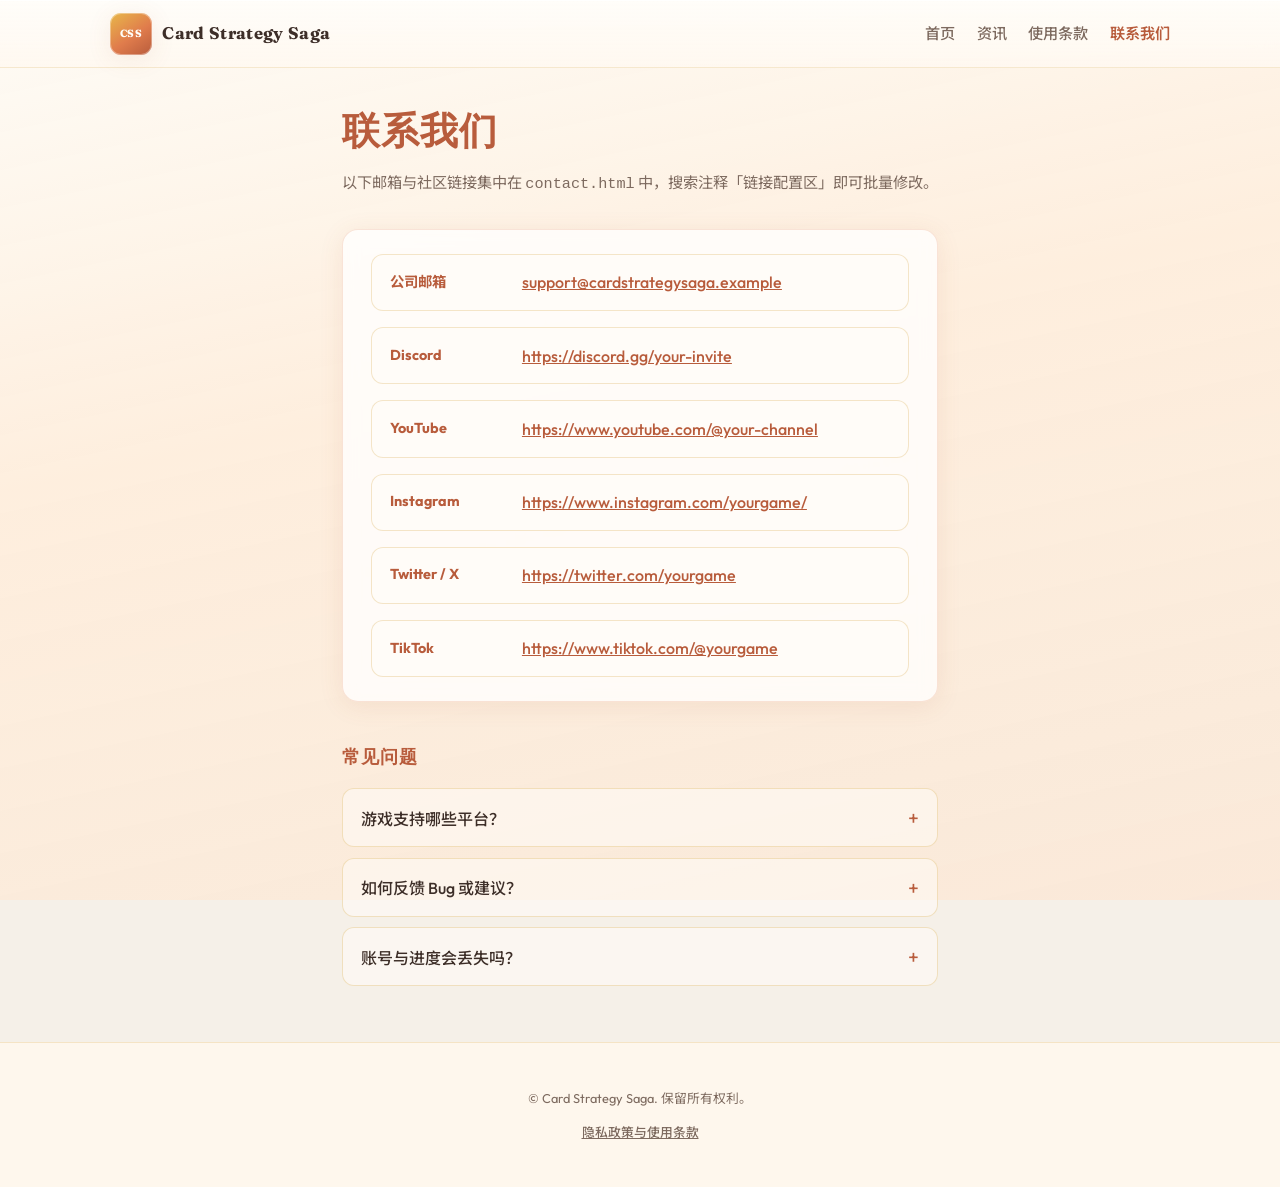
==== contact.html @ 61d4353e "Initial commit: Card Strategy Saga site Made-with: Cursor" ====
<!DOCTYPE html>
<html lang="zh-CN">
  <head>
    <meta charset="UTF-8" />
    <meta name="viewport" content="width=device-width, initial-scale=1" />
    <title>联系我们 — Card Strategy Saga</title>
    <link rel="preconnect" href="https://fonts.googleapis.com" />
    <link rel="preconnect" href="https://fonts.gstatic.com" crossorigin />
    <link
      href="https://fonts.googleapis.com/css2?family=Fraunces:opsz,wght@9..144,600;700&family=Outfit:wght@400;500;600;700&family=Noto+Sans+SC:wght@400;500;600&display=swap"
      rel="stylesheet"
    />
    <link rel="stylesheet" href="css/style.css" />
    <!-- 背景图文件名：images/bg-contact.jpg -->
    <style>
      body.page-contact {
        background-image: url("images/bg-contact.jpg");
      }
    </style>
  </head>
  <body class="page-shell page-contact">
    <header class="site-header">
      <nav class="nav-inner" aria-label="主导航">
        <a class="brand" href="index.html">
          <span class="brand-mark" aria-hidden="true">CSS</span>
          <span>Card Strategy Saga</span>
        </a>
        <ul class="nav-links">
          <li><a href="index.html">首页</a></li>
          <li><a href="news.html">资讯</a></li>
          <li><a href="terms.html">使用条款</a></li>
          <li><a href="contact.html" aria-current="page">联系我们</a></li>
        </ul>
      </nav>
    </header>

    <main>
      <h1 class="page-title">联系我们</h1>
      <p class="page-sub">以下邮箱与社区链接集中在 <code>contact.html</code> 中，搜索注释「链接配置区」即可批量修改。</p>

      <section class="card-panel contact-grid" aria-label="联系方式">
        <!-- ========== 链接配置区：替换下方 href 与显示文字 ========== -->
        <div class="contact-row">
          <strong>公司邮箱</strong>
          <a href="mailto:support@cardstrategysaga.example">support@cardstrategysaga.example</a>
        </div>
        <div class="contact-row">
          <strong>Discord</strong>
          <a href="https://discord.gg/your-invite" target="_blank" rel="noopener noreferrer"
            >https://discord.gg/your-invite</a
          >
        </div>
        <div class="contact-row">
          <strong>YouTube</strong>
          <a href="https://www.youtube.com/@your-channel" target="_blank" rel="noopener noreferrer"
            >https://www.youtube.com/@your-channel</a
          >
        </div>
        <div class="contact-row">
          <strong>Instagram</strong>
          <a href="https://www.instagram.com/yourgame/" target="_blank" rel="noopener noreferrer"
            >https://www.instagram.com/yourgame/</a
          >
        </div>
        <div class="contact-row">
          <strong>Twitter / X</strong>
          <a href="https://twitter.com/yourgame" target="_blank" rel="noopener noreferrer"
            >https://twitter.com/yourgame</a
          >
        </div>
        <div class="contact-row">
          <strong>TikTok</strong>
          <a href="https://www.tiktok.com/@yourgame" target="_blank" rel="noopener noreferrer"
            >https://www.tiktok.com/@yourgame</a
          >
        </div>
        <!-- ========== 链接配置区结束 ========== -->
      </section>

      <h2 class="section-label" style="margin-top: 2rem">常见问题</h2>
      <div class="faq-list">
        <div class="faq-item">
          <button type="button" class="faq-q">游戏支持哪些平台？</button>
          <div class="faq-a">
            请在答案中写明 iOS、Android
            版本要求与下载方式；也可指向首页下载区。修改本段文字即可。
          </div>
        </div>
        <div class="faq-item">
          <button type="button" class="faq-q">如何反馈 Bug 或建议？</button>
          <div class="faq-a">
            建议通过上方邮箱或 Discord
            提交，并附上设备型号与复现步骤。将本答案替换为你的官方流程。
          </div>
        </div>
        <div class="faq-item">
          <button type="button" class="faq-q">账号与进度会丢失吗？</button>
          <div class="faq-a">
            在此说明云存档、游客账号与绑定政策。按需修改文案。
          </div>
        </div>
      </div>
    </main>

    <footer class="site-footer">
      <p>© Card Strategy Saga. 保留所有权利。</p>
      <p><a href="terms.html">隐私政策与使用条款</a></p>
    </footer>

    <script src="js/main.js" defer></script>
  </body>
</html>
---- css/style.css ----
/* Card Strategy Saga — 暖色现代卡牌风（字体在 HTML 中加载） */

:root {
  --bg-deep: #f5f0e8;
  --bg-card: rgba(255, 255, 255, 0.78);
  --bg-card-solid: #fffdf9;
  --accent-amber: #d4a03a;
  --accent-amber-bright: #e8b84a;
  --accent-coral: #e07c4c;
  --accent-rust: #b85c3c;
  --text-primary: #3d2e28;
  --text-muted: #7d6a5f;
  --border-subtle: rgba(212, 160, 58, 0.35);
  --shadow-soft: 0 4px 24px rgba(180, 100, 60, 0.1);
  --shadow-lift: 0 12px 40px rgba(120, 72, 48, 0.12);
  --font-display: "Fraunces", "Noto Serif SC", Georgia, serif;
  --font-body: "Outfit", "Noto Sans SC", system-ui, sans-serif;
  --radius: 16px;
  --nav-h: 68px;
}

*,
*::before,
*::after {
  box-sizing: border-box;
}

html {
  scroll-behavior: smooth;
}

body {
  margin: 0;
  min-height: 100vh;
  display: flex;
  flex-direction: column;
  font-family: var(--font-body);
  color: var(--text-primary);
  background-color: var(--bg-deep);
  line-height: 1.65;
}

/* 页面背景：由 body.page-xxx 的 background-image 覆盖 */
body.page-shell {
  background-size: cover;
  background-position: center;
  background-attachment: fixed;
  background-repeat: no-repeat;
}

body.page-shell::before {
  content: "";
  position: fixed;
  inset: 0;
  background: linear-gradient(
    168deg,
    rgba(255, 252, 247, 0.91) 0%,
    rgba(255, 238, 220, 0.86) 42%,
    rgba(250, 232, 216, 0.92) 100%
  );
  pointer-events: none;
  z-index: 0;
}

body.page-shell > * {
  position: relative;
  z-index: 1;
}

/* 导航 */
.site-header {
  position: sticky;
  top: 0;
  z-index: 100;
  height: var(--nav-h);
  background: linear-gradient(
    180deg,
    rgba(255, 253, 249, 0.97) 0%,
    rgba(255, 248, 240, 0.9) 100%
  );
  border-bottom: 1px solid rgba(212, 160, 58, 0.22);
  backdrop-filter: blur(14px);
  box-shadow: 0 1px 0 rgba(255, 255, 255, 0.8) inset;
}

.nav-inner {
  max-width: 1100px;
  margin: 0 auto;
  padding: 0 1.25rem;
  height: 100%;
  display: flex;
  align-items: center;
  justify-content: space-between;
  gap: 1rem;
}

.brand {
  display: flex;
  align-items: center;
  gap: 0.65rem;
  text-decoration: none;
  color: var(--text-primary);
  font-family: var(--font-display);
  font-weight: 700;
  font-size: 1.05rem;
  letter-spacing: 0.02em;
}

.brand-mark {
  width: 42px;
  height: 42px;
  border-radius: 11px;
  background: linear-gradient(
    145deg,
    var(--accent-amber-bright) 0%,
    var(--accent-coral) 55%,
    var(--accent-rust) 100%
  );
  display: grid;
  place-items: center;
  font-size: 0.65rem;
  font-weight: 800;
  color: #fffdf9;
  box-shadow: var(--shadow-soft), 0 0 0 1px rgba(255, 255, 255, 0.35) inset;
}

.nav-links {
  display: flex;
  flex-wrap: wrap;
  gap: 0.35rem 1.35rem;
  list-style: none;
  margin: 0;
  padding: 0;
}

.nav-links a {
  color: var(--text-muted);
  text-decoration: none;
  font-size: 0.95rem;
  font-weight: 500;
  transition: color 0.2s, transform 0.2s;
}

.nav-links a:hover,
.nav-links a[aria-current="page"] {
  color: var(--accent-rust);
}

.nav-links a[aria-current="page"] {
  font-weight: 600;
}

/* 主内容区 */
main {
  max-width: 1100px;
  margin: 0 auto;
  padding: 2rem 1.25rem 3.5rem;
  flex: 1;
}

.page-title {
  font-family: var(--font-display);
  font-size: clamp(1.75rem, 4vw, 2.35rem);
  font-weight: 700;
  letter-spacing: 0.02em;
  margin: 0 0 0.5rem;
  color: var(--accent-rust);
}

.page-sub {
  color: var(--text-muted);
  margin: 0 0 2rem;
  font-size: 0.95rem;
}

.card-panel {
  background: var(--bg-card);
  border: 1px solid rgba(224, 124, 76, 0.2);
  border-radius: var(--radius);
  padding: 1.5rem 1.75rem;
  box-shadow: var(--shadow-soft);
  backdrop-filter: blur(8px);
}

/* 首页英雄区 */
.hero {
  text-align: center;
  padding: 1rem 0 2rem;
}

.hero h1 {
  font-family: var(--font-display);
  font-size: clamp(2rem, 5vw, 2.85rem);
  margin: 0 0 0.5rem;
  letter-spacing: 0.02em;
  background: linear-gradient(
    105deg,
    #c45c3c 0%,
    var(--accent-coral) 35%,
    var(--accent-amber) 75%,
    #c9782d 100%
  );
  -webkit-background-clip: text;
  background-clip: text;
  color: transparent;
}

.hero-tagline {
  color: var(--text-muted);
  font-size: 1.05rem;
  margin-bottom: 2rem;
  font-weight: 500;
}

.video-wrap {
  position: relative;
  border-radius: var(--radius);
  overflow: hidden;
  border: 1px solid rgba(212, 160, 58, 0.35);
  background: #2a221c;
  aspect-ratio: 16 / 9;
  max-height: 70vh;
  margin: 0 auto 2.5rem;
  box-shadow: var(--shadow-lift), 0 0 0 1px rgba(255, 255, 255, 0.5) inset;
}

.video-wrap video {
  width: 100%;
  height: 100%;
  object-fit: contain;
  vertical-align: middle;
  display: block;
}

.video-placeholder {
  display: none;
  align-items: center;
  justify-content: center;
  min-height: 200px;
  color: rgba(255, 248, 240, 0.75);
  font-size: 0.9rem;
}

.video-wrap.no-src .video-placeholder {
  display: flex;
}

.video-wrap.no-src video {
  display: none;
}

.section-label {
  font-family: var(--font-display);
  font-size: 1.15rem;
  color: var(--accent-rust);
  margin: 0 0 1rem;
  letter-spacing: 0.04em;
}

.store-row {
  display: grid;
  grid-template-columns: repeat(auto-fit, minmax(240px, 1fr));
  gap: 1.5rem;
  max-width: 640px;
  margin: 0 auto;
}

.store-link {
  display: block;
  border-radius: var(--radius);
  overflow: hidden;
  border: 2px solid rgba(212, 160, 58, 0.35);
  transition: transform 0.22s ease, box-shadow 0.22s ease, border-color 0.22s ease;
  text-decoration: none;
  line-height: 0;
  background: var(--bg-card-solid);
}

.store-link:hover {
  transform: translateY(-5px);
  border-color: var(--accent-amber);
  box-shadow: var(--shadow-lift);
}

.store-link img {
  width: 100%;
  height: auto;
  display: block;
  object-fit: cover;
}

.store-caption {
  text-align: center;
  margin-top: 0.5rem;
  font-size: 0.85rem;
  color: var(--text-muted);
  font-weight: 500;
}

/* 资讯卡片 */
.news-grid {
  display: grid;
  gap: 1.75rem;
}

.news-item {
  display: grid;
  grid-template-columns: minmax(0, 280px) 1fr;
  gap: 1.5rem;
  align-items: start;
  background: var(--bg-card);
  border: 1px solid rgba(224, 124, 76, 0.22);
  border-radius: var(--radius);
  padding: 1.35rem;
  overflow: hidden;
  box-shadow: var(--shadow-soft);
  backdrop-filter: blur(8px);
}

@media (max-width: 720px) {
  .news-item {
    grid-template-columns: 1fr;
  }
}

.news-item img {
  width: 100%;
  height: auto;
  border-radius: 12px;
  object-fit: cover;
  aspect-ratio: 16 / 10;
  box-shadow: 0 4px 16px rgba(120, 72, 48, 0.12);
}

.news-item h2 {
  font-family: var(--font-display);
  font-size: 1.28rem;
  margin: 0 0 0.5rem;
  color: var(--accent-rust);
}

.news-meta {
  font-size: 0.8rem;
  color: var(--text-muted);
  margin-bottom: 0.75rem;
  font-weight: 500;
}

.news-item p {
  margin: 0;
  color: var(--text-primary);
  font-size: 0.95rem;
}

/* 联系页 */
.contact-grid {
  display: grid;
  gap: 1rem;
  margin-bottom: 2.5rem;
}

.contact-row {
  display: flex;
  flex-wrap: wrap;
  align-items: center;
  gap: 0.75rem 1.25rem;
  padding: 0.9rem 1.1rem;
  background: rgba(255, 252, 247, 0.65);
  border-radius: 12px;
  border: 1px solid rgba(212, 160, 58, 0.25);
}

.contact-row strong {
  min-width: 7rem;
  color: var(--accent-rust);
  font-size: 0.9rem;
}

.contact-row a {
  color: #b85c3c;
  word-break: break-all;
  font-weight: 500;
}

.contact-row a:hover {
  color: var(--accent-coral);
}

/* FAQ */
.faq-list {
  display: flex;
  flex-direction: column;
  gap: 0.65rem;
}

.faq-item {
  border: 1px solid rgba(212, 160, 58, 0.28);
  border-radius: 12px;
  background: rgba(255, 252, 247, 0.55);
  overflow: hidden;
}

.faq-q {
  width: 100%;
  text-align: left;
  padding: 1rem 1.1rem;
  font-family: var(--font-body);
  font-size: 1rem;
  font-weight: 500;
  color: var(--text-primary);
  background: transparent;
  border: none;
  cursor: pointer;
  display: flex;
  justify-content: space-between;
  align-items: center;
  gap: 0.75rem;
  transition: background 0.2s;
}

.faq-q:hover {
  background: rgba(255, 230, 200, 0.45);
}

.faq-q::after {
  content: "+";
  color: var(--accent-rust);
  font-size: 1.25rem;
  font-weight: 400;
  flex-shrink: 0;
}

.faq-item.is-open .faq-q::after {
  content: "−";
}

.faq-a {
  display: none;
  padding: 0 1.1rem 1rem;
  color: var(--text-muted);
  font-size: 0.92rem;
  border-top: 1px solid rgba(212, 160, 58, 0.2);
}

.faq-item.is-open .faq-a {
  display: block;
}

/* 条款正文 */
.legal-content {
  font-size: 0.95rem;
  color: var(--text-muted);
}

.legal-content h2 {
  font-family: var(--font-display);
  font-size: 1.2rem;
  color: var(--accent-rust);
  margin: 1.75rem 0 0.65rem;
}

.legal-content h2:first-child {
  margin-top: 0;
}

.legal-content p {
  margin: 0 0 0.85rem;
}

.legal-content ul {
  margin: 0 0 0.85rem;
  padding-left: 1.25rem;
}

/* 下载页 */
.download-hero {
  text-align: center;
  margin-bottom: 2rem;
}

.download-buttons {
  display: flex;
  flex-wrap: wrap;
  gap: 1rem;
  justify-content: center;
}

.btn-store {
  display: inline-flex;
  align-items: center;
  justify-content: center;
  padding: 0.88rem 1.85rem;
  border-radius: 999px;
  text-decoration: none;
  font-weight: 600;
  font-size: 0.95rem;
  border: 2px solid transparent;
  color: #fffdf9;
  background: linear-gradient(
    165deg,
    var(--accent-coral) 0%,
    var(--accent-rust) 50%,
    #9a4a32 100%
  );
  box-shadow: 0 6px 20px rgba(184, 92, 60, 0.35);
  transition: transform 0.2s ease, box-shadow 0.2s ease;
}

.btn-store:hover {
  transform: translateY(-2px) scale(1.02);
  box-shadow: 0 10px 28px rgba(184, 92, 60, 0.42);
}

.btn-store.secondary {
  background: transparent;
  color: var(--accent-rust);
  border-color: rgba(212, 160, 58, 0.55);
  box-shadow: none;
}

.btn-store.secondary:hover {
  background: rgba(255, 230, 200, 0.55);
  box-shadow: var(--shadow-soft);
}

/* 页脚 */
.site-footer {
  margin-top: auto;
  padding: 2rem 1.25rem;
  text-align: center;
  font-size: 0.8rem;
  color: var(--text-muted);
  border-top: 1px solid rgba(212, 160, 58, 0.22);
  background: rgba(255, 248, 238, 0.85);
  backdrop-filter: blur(8px);
}

.site-footer a {
  color: var(--text-muted);
  font-weight: 500;
}

.site-footer a:hover {
  color: var(--accent-rust);
}
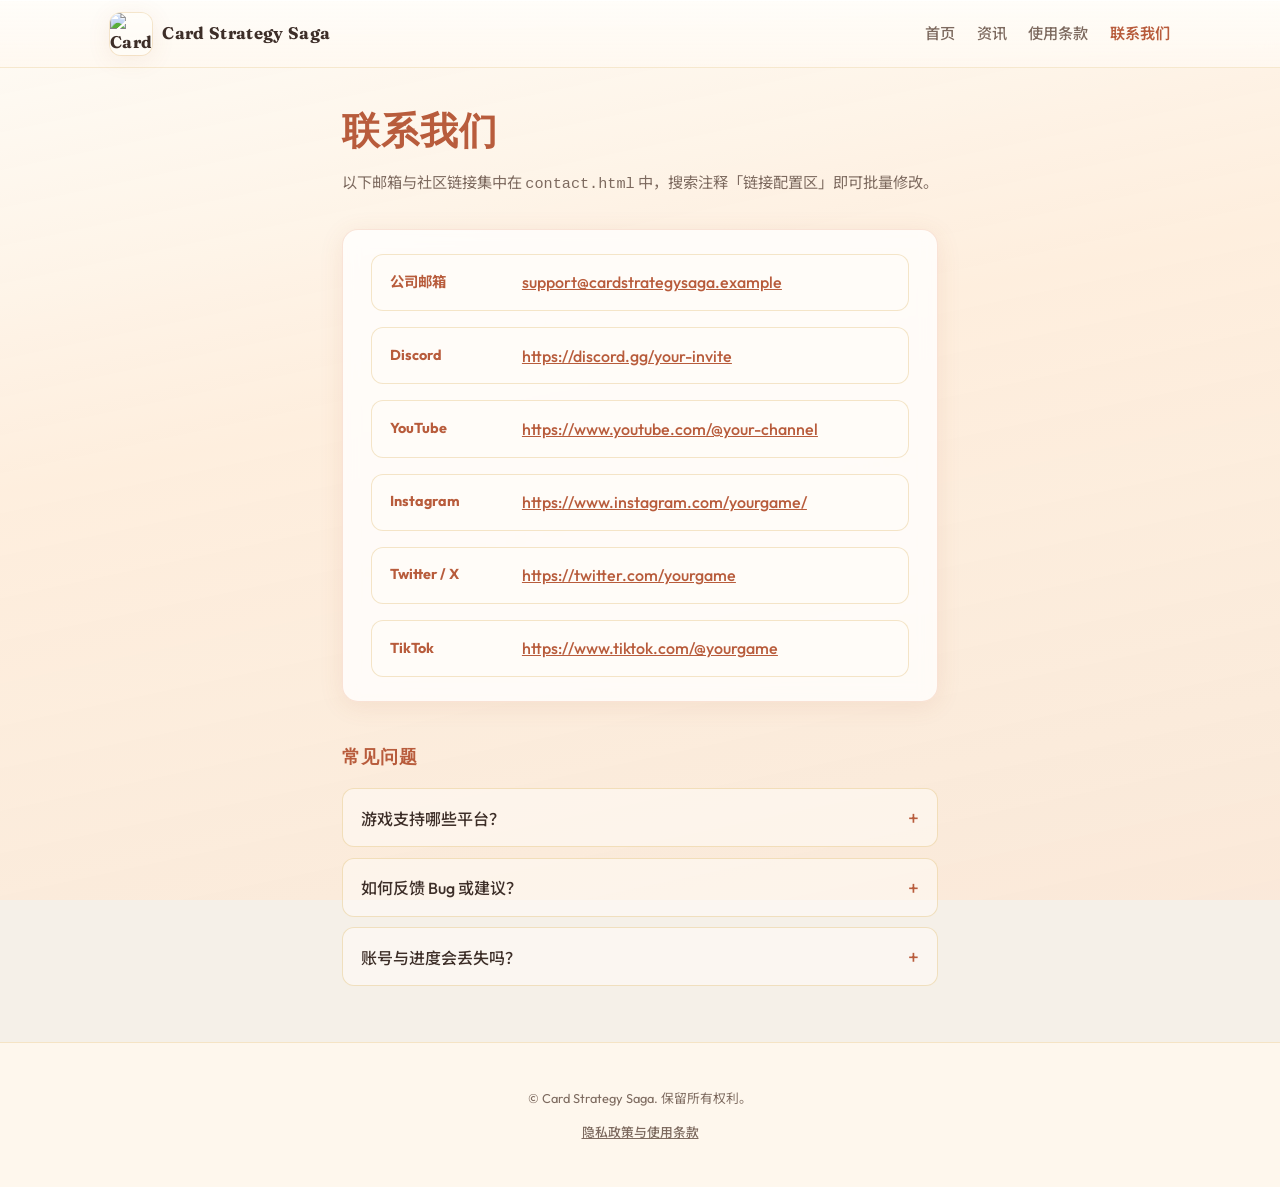
==== commit 85325fb7: "feat: replace nav brand with images/logo.png Made-with: Cursor" ====
--- a/contact.html
+++ b/contact.html
@@ -22,7 +22,13 @@
     <header class="site-header">
       <nav class="nav-inner" aria-label="主导航">
         <a class="brand" href="index.html">
-          <span class="brand-mark" aria-hidden="true">CSS</span>
+          <img
+            class="brand-logo"
+            src="images/logo.png"
+            alt="Card Strategy Saga"
+            width="42"
+            height="42"
+          />
           <span>Card Strategy Saga</span>
         </a>
         <ul class="nav-links">
--- a/css/style.css
+++ b/css/style.css
@@ -106,22 +106,16 @@
   letter-spacing: 0.02em;
 }
 
-.brand-mark {
+/* 导航 Logo：替换 web/images/logo.png（或同名 .webp / .svg，需改各页 img 的 src） */
+.brand-logo {
   width: 42px;
   height: 42px;
   border-radius: 11px;
-  background: linear-gradient(
-    145deg,
-    var(--accent-amber-bright) 0%,
-    var(--accent-coral) 55%,
-    var(--accent-rust) 100%
-  );
-  display: grid;
-  place-items: center;
-  font-size: 0.65rem;
-  font-weight: 800;
-  color: #fffdf9;
-  box-shadow: var(--shadow-soft), 0 0 0 1px rgba(255, 255, 255, 0.35) inset;
+  object-fit: contain;
+  display: block;
+  flex-shrink: 0;
+  box-shadow: var(--shadow-soft), 0 0 0 1px rgba(212, 160, 58, 0.2);
+  background: rgba(255, 253, 249, 0.6);
 }
 
 .nav-links {
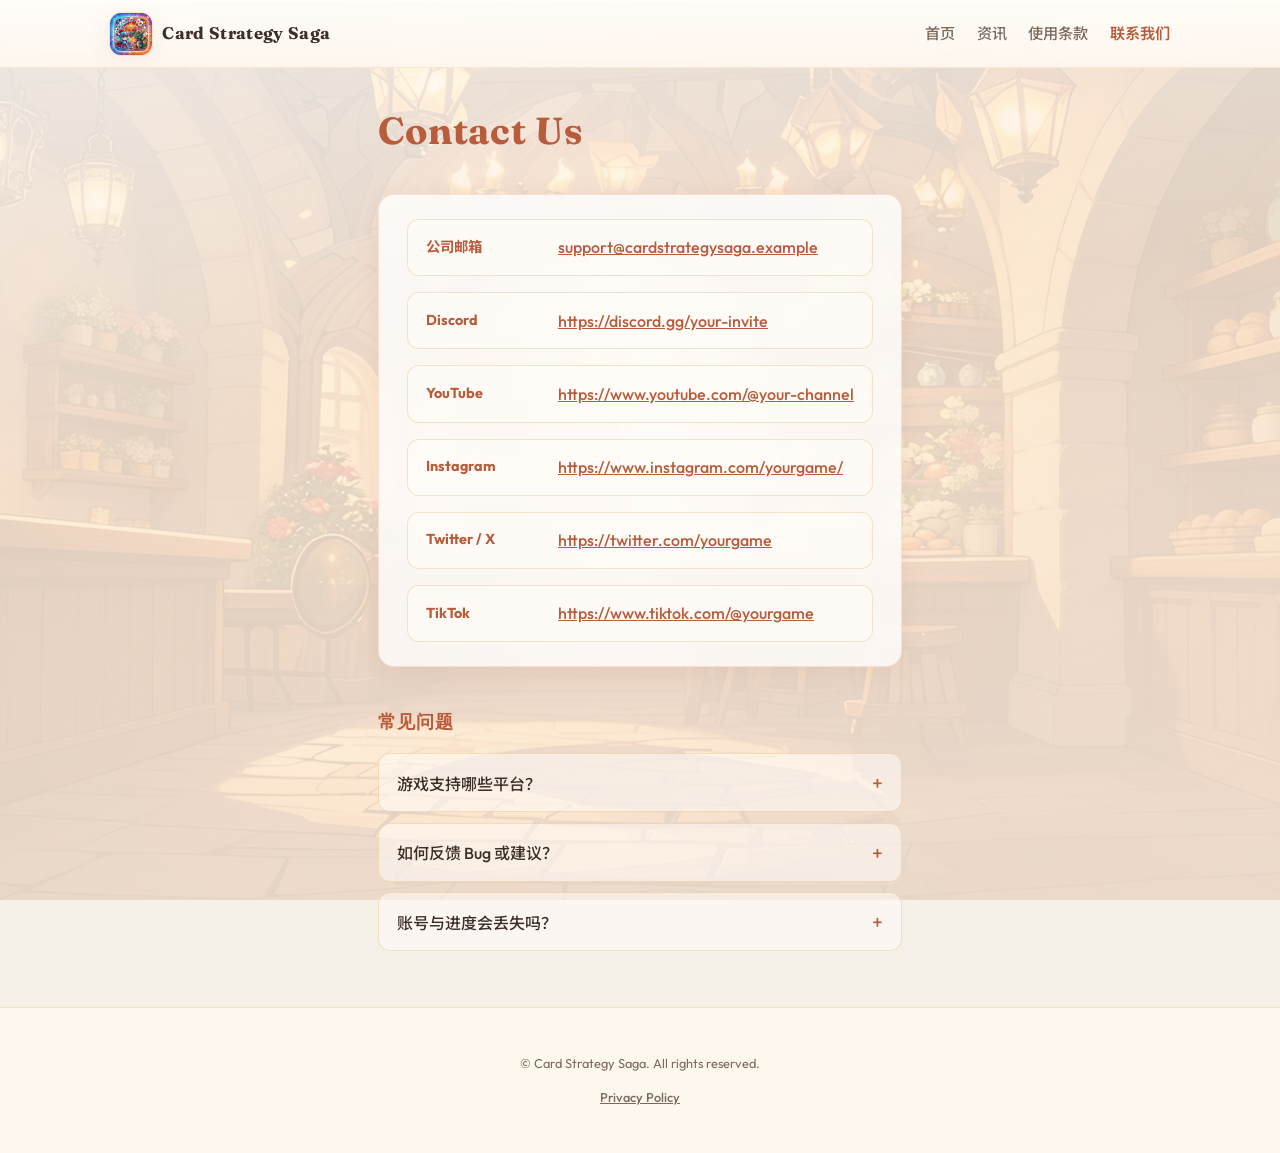
==== commit 495b8f9f: "Update contact.html" ====
--- a/contact.html
+++ b/contact.html
@@ -41,8 +41,8 @@
     </header>
 
     <main>
-      <h1 class="page-title">联系我们</h1>
-      <p class="page-sub">以下邮箱与社区链接集中在 <code>contact.html</code> 中，搜索注释「链接配置区」即可批量修改。</p>
+      <h1 class="page-title">Contact Us</h1>
+      <p class="page-sub"></p>
 
       <section class="card-panel contact-grid" aria-label="联系方式">
         <!-- ========== 链接配置区：替换下方 href 与显示文字 ========== -->
@@ -109,8 +109,8 @@
     </main>
 
     <footer class="site-footer">
-      <p>© Card Strategy Saga. 保留所有权利。</p>
-      <p><a href="terms.html">隐私政策与使用条款</a></p>
+      <p>© Card Strategy Saga. All rights reserved.</p>
+      <p><a href="terms.html">Privacy Policy</a></p>
     </footer>
 
     <script src="js/main.js" defer></script>
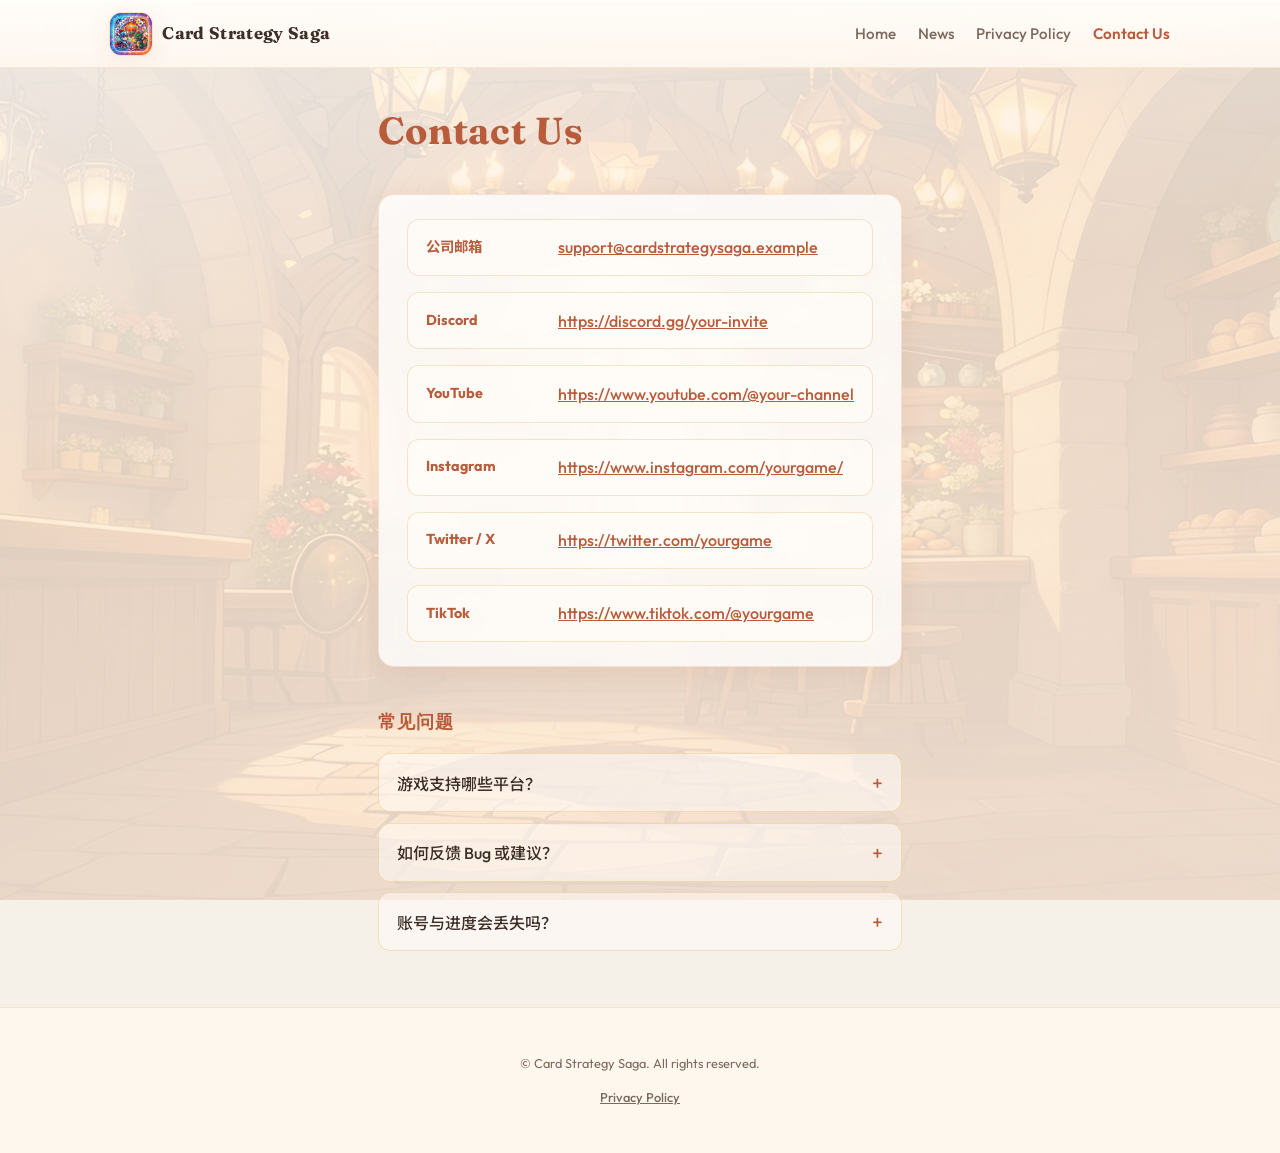
==== commit cf1bc323: "Update contact.html" ====
--- a/contact.html
+++ b/contact.html
@@ -32,10 +32,10 @@
           <span>Card Strategy Saga</span>
         </a>
         <ul class="nav-links">
-          <li><a href="index.html">首页</a></li>
-          <li><a href="news.html">资讯</a></li>
-          <li><a href="terms.html">使用条款</a></li>
-          <li><a href="contact.html" aria-current="page">联系我们</a></li>
+          <li><a href="index.html">Home</a></li>
+          <li><a href="news.html">News</a></li>
+          <li><a href="terms.html">Privacy Policy</a></li>
+          <li><a href="contact.html" aria-current="page">Contact Us</a></li>
         </ul>
       </nav>
     </header>
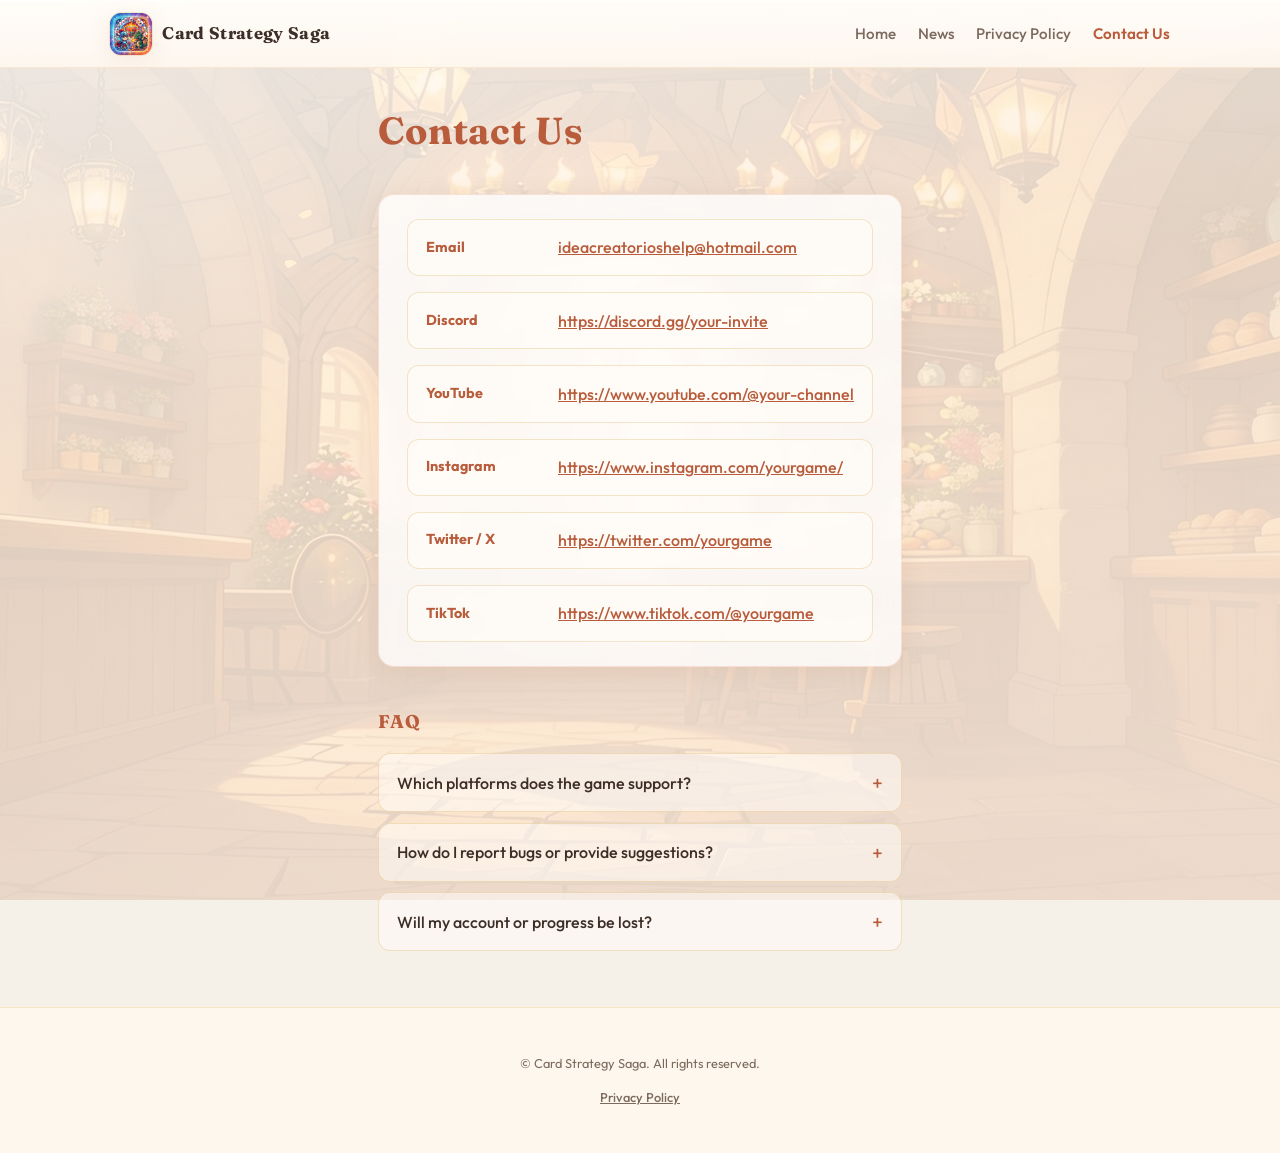
==== commit 90e5fe28: "Update contact.html" ====
--- a/contact.html
+++ b/contact.html
@@ -3,7 +3,7 @@
   <head>
     <meta charset="UTF-8" />
     <meta name="viewport" content="width=device-width, initial-scale=1" />
-    <title>联系我们 — Card Strategy Saga</title>
+    <title>Contact Us — Card Strategy Saga</title>
     <link rel="preconnect" href="https://fonts.googleapis.com" />
     <link rel="preconnect" href="https://fonts.gstatic.com" crossorigin />
     <link
@@ -47,8 +47,8 @@
       <section class="card-panel contact-grid" aria-label="联系方式">
         <!-- ========== 链接配置区：替换下方 href 与显示文字 ========== -->
         <div class="contact-row">
-          <strong>公司邮箱</strong>
-          <a href="mailto:support@cardstrategysaga.example">support@cardstrategysaga.example</a>
+          <strong>Email</strong>
+          <a href="mailto:support@cardstrategysaga.example">ideacreatorioshelp@hotmail.com</a>
         </div>
         <div class="contact-row">
           <strong>Discord</strong>
@@ -83,26 +83,24 @@
         <!-- ========== 链接配置区结束 ========== -->
       </section>
 
-      <h2 class="section-label" style="margin-top: 2rem">常见问题</h2>
+      <h2 class="section-label" style="margin-top: 2rem">FAQ</h2>
       <div class="faq-list">
         <div class="faq-item">
-          <button type="button" class="faq-q">游戏支持哪些平台？</button>
+          <button type="button" class="faq-q">Which platforms does the game support?</button>
           <div class="faq-a">
-            请在答案中写明 iOS、Android
-            版本要求与下载方式；也可指向首页下载区。修改本段文字即可。
+            The game supports iOS and Android platforms.
           </div>
         </div>
         <div class="faq-item">
-          <button type="button" class="faq-q">如何反馈 Bug 或建议？</button>
+          <button type="button" class="faq-q">How do I report bugs or provide suggestions?</button>
           <div class="faq-a">
-            建议通过上方邮箱或 Discord
-            提交，并附上设备型号与复现步骤。将本答案替换为你的官方流程。
+         We recommend submitting them via the email above or through Discord, along with your device model and steps to reproduce the issue.
           </div>
         </div>
         <div class="faq-item">
-          <button type="button" class="faq-q">账号与进度会丢失吗？</button>
+          <button type="button" class="faq-q">Will my account or progress be lost?</button>
           <div class="faq-a">
-            在此说明云存档、游客账号与绑定政策。按需修改文案。
+            If you bind your game account with an email or Apple ID, your account and progress will be stored on cloud servers and will not be lost.
           </div>
         </div>
       </div>
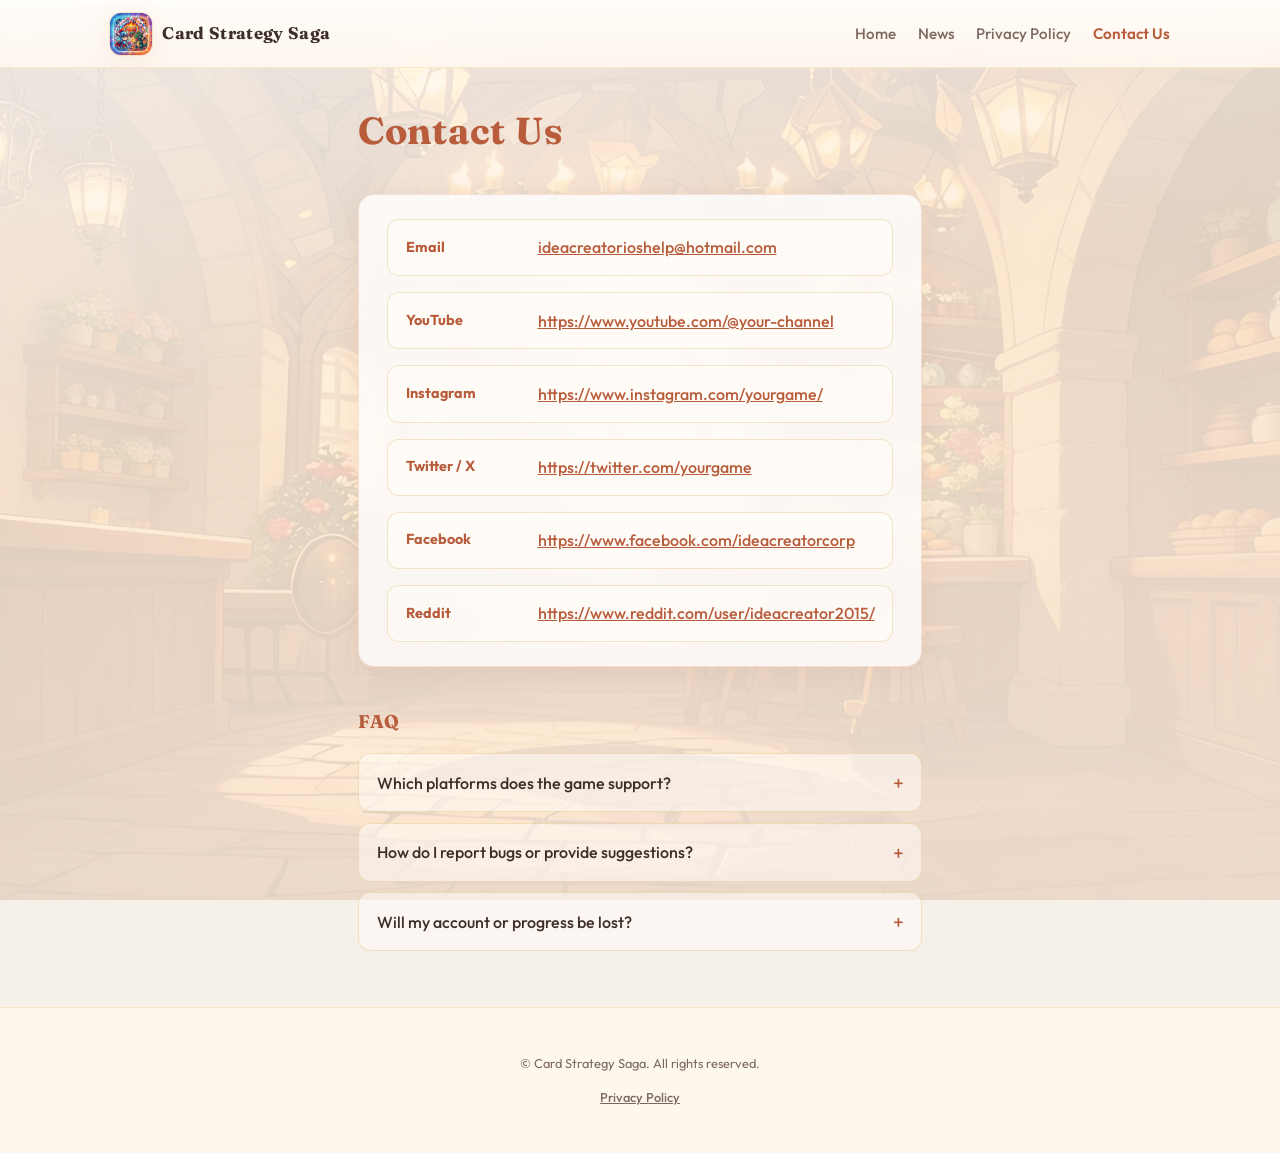
==== commit b938d8d2: "Update contact.html" ====
--- a/contact.html
+++ b/contact.html
@@ -51,35 +51,49 @@
           <a href="mailto:support@cardstrategysaga.example">ideacreatorioshelp@hotmail.com</a>
         </div>
         <div class="contact-row">
-          <strong>Discord</strong>
-          <a href="https://discord.gg/your-invite" target="_blank" rel="noopener noreferrer"
-            >https://discord.gg/your-invite</a
-          >
-        </div>
-        <div class="contact-row">
           <strong>YouTube</strong>
-          <a href="https://www.youtube.com/@your-channel" target="_blank" rel="noopener noreferrer"
+          <a href="https://www.youtube.com/@IdeaCreatorDev" target="_blank" rel="noopener noreferrer"
             >https://www.youtube.com/@your-channel</a
           >
         </div>
         <div class="contact-row">
           <strong>Instagram</strong>
-          <a href="https://www.instagram.com/yourgame/" target="_blank" rel="noopener noreferrer"
+          <a href="https://www.instagram.com/ideacreatorgamesstudio/" target="_blank" rel="noopener noreferrer"
             >https://www.instagram.com/yourgame/</a
           >
         </div>
         <div class="contact-row">
           <strong>Twitter / X</strong>
-          <a href="https://twitter.com/yourgame" target="_blank" rel="noopener noreferrer"
+          <a href="https://x.com/ideacreatorcorp" target="_blank" rel="noopener noreferrer"
             >https://twitter.com/yourgame</a
           >
         </div>
+        <div class="contact-row">
+          <strong>Facebook</strong>
+          <a href="https://www.facebook.com/ideacreatorcorp" target="_blank" rel="noopener noreferrer"
+            >https://www.facebook.com/ideacreatorcorp</a
+          >
+        </div>
+        <div class="contact-row">
+          <strong>Reddit</strong>
+          <a href="https://www.reddit.com/user/ideacreator2015/" target="_blank" rel="noopener noreferrer"
+            >https://www.reddit.com/user/ideacreator2015/</a
+          >
+        </div>
+        <!-- ========== 
         <div class="contact-row">
           <strong>TikTok</strong>
           <a href="https://www.tiktok.com/@yourgame" target="_blank" rel="noopener noreferrer"
             >https://www.tiktok.com/@yourgame</a
           >
         </div>
+                <div class="contact-row">
+          <strong>Discord</strong>
+          <a href="https://discord.gg/your-invite" target="_blank" rel="noopener noreferrer"
+            >https://discord.gg/your-invite</a
+          >
+        </div> 
+         ========== -->
         <!-- ========== 链接配置区结束 ========== -->
       </section>
 
--- a/css/style.css
+++ b/css/style.css
@@ -1,4 +1,7 @@
-/* Card Strategy Saga — 暖色现代卡牌风（字体在 HTML 中加载） */
+/* Card Strategy Saga — 暖色现代卡牌风（字体在 HTML 中加载）
+   全面响应式：适配 PC / 平板 / 手机
+   修复：移动端视频区域溢出问题，增加全局横向滚动隐藏
+*/
 
 :root {
   --bg-deep: #f5f0e8;
@@ -38,6 +41,20 @@
   color: var(--text-primary);
   background-color: var(--bg-deep);
   line-height: 1.65;
+  /* 移动端优化：消除点击高亮（保留原生但提升手感） */
+  -webkit-tap-highlight-color: transparent;
+  /* 关键修复：防止任何元素导致横向滚动条 */
+  overflow-x: hidden;
+}
+
+/* 确保所有媒体元素自适应，不溢出父容器 */
+img,
+video,
+iframe,
+embed,
+object {
+  max-width: 100%;
+  height: auto;
 }
 
 /* 页面背景：由 body.page-xxx 的 background-image 覆盖 */
@@ -81,6 +98,7 @@
   border-bottom: 1px solid rgba(212, 160, 58, 0.22);
   backdrop-filter: blur(14px);
   box-shadow: 0 1px 0 rgba(255, 255, 255, 0.8) inset;
+  transition: height 0.2s ease;
 }
 
 .nav-inner {
@@ -133,6 +151,9 @@
   font-size: 0.95rem;
   font-weight: 500;
   transition: color 0.2s, transform 0.2s;
+  display: inline-block;
+  padding: 0.4rem 0;
+  /* 增加点击区域，不影响布局 */
 }
 
 .nav-links a:hover,
@@ -216,6 +237,9 @@
   max-height: 70vh;
   margin: 0 auto 2.5rem;
   box-shadow: var(--shadow-lift), 0 0 0 1px rgba(255, 255, 255, 0.5) inset;
+  /* 确保宽度不超过父容器 */
+  width: 100%;
+  max-width: 100%;
 }
 
 .video-wrap video {
@@ -224,6 +248,9 @@
   object-fit: contain;
   vertical-align: middle;
   display: block;
+  /* 防止视频本身溢出 */
+  max-width: 100%;
+  max-height: 100%;
 }
 
 .video-placeholder {
@@ -498,6 +525,8 @@
   );
   box-shadow: 0 6px 20px rgba(184, 92, 60, 0.35);
   transition: transform 0.2s ease, box-shadow 0.2s ease;
+  /* 确保触摸区域足够 */
+  min-height: 44px;
 }
 
 .btn-store:hover {
@@ -537,3 +566,270 @@
 .site-footer a:hover {
   color: var(--accent-rust);
 }
+
+/* ========== 移动端全面适配 ========== */
+@media screen and (max-width: 768px) {
+  /* 全局微调 */
+  main {
+    padding: 1.5rem 1rem 2.5rem;
+  }
+
+  .card-panel {
+    padding: 1.25rem;
+  }
+
+  /* 导航栏转为垂直布局，提升触控体验 */
+  .site-header {
+    height: auto;
+    min-height: var(--nav-h);
+  }
+
+  .nav-inner {
+    flex-direction: column;
+    padding: 0.75rem 1rem;
+    gap: 0.75rem;
+  }
+
+  .brand {
+    align-self: flex-start;
+  }
+
+  .nav-links {
+    width: 100%;
+    flex-direction: column;
+    align-items: center;
+    gap: 0.5rem;
+    padding: 0.25rem 0 0.5rem;
+  }
+
+  .nav-links li {
+    width: 100%;
+    text-align: center;
+  }
+
+  .nav-links a {
+    display: block;
+    padding: 0.75rem 0.5rem;
+    font-size: 1rem;
+    font-weight: 500;
+    /* 增大触摸区域 */
+    border-radius: 28px;
+    transition: background 0.2s;
+  }
+
+  .nav-links a:hover,
+  .nav-links a:active {
+    background: rgba(212, 160, 58, 0.12);
+  }
+
+  /* 首页英雄区 */
+  .hero {
+    padding: 0.5rem 0 1.5rem;
+  }
+
+  .hero-tagline {
+    font-size: 0.95rem;
+    margin-bottom: 1.5rem;
+  }
+
+  /* 视频容器在手机上的专项优化 */
+  .video-wrap {
+    margin-bottom: 1.75rem;
+    /* 确保宽高完全由父容器控制，无溢出 */
+    width: 100%;
+    margin-left: auto;
+    margin-right: auto;
+    border-radius: 12px; /* 手机上圆角略小更自然 */
+  }
+
+  .video-wrap video {
+    /* 保证视频内容完全可见，不溢出 */
+    object-fit: contain;
+  }
+
+  .section-label {
+    font-size: 1rem;
+    text-align: center;
+  }
+
+  /* 商店按钮行 */
+  .store-row {
+    gap: 1rem;
+  }
+
+  .store-link {
+    border-radius: 12px;
+  }
+
+  .store-caption {
+    font-size: 0.8rem;
+  }
+
+  /* 资讯卡片 */
+  .news-item {
+    padding: 1rem;
+    gap: 1rem;
+  }
+
+  .news-item h2 {
+    font-size: 1.2rem;
+  }
+
+  .news-meta {
+    font-size: 0.75rem;
+  }
+
+  .news-item p {
+    font-size: 0.9rem;
+  }
+
+  /* 联系页 */
+  .contact-row {
+    flex-direction: column;
+    align-items: flex-start;
+    padding: 0.9rem;
+    gap: 0.5rem;
+  }
+
+  .contact-row strong {
+    min-width: auto;
+    font-size: 0.85rem;
+  }
+
+  /* FAQ 提高可读性 */
+  .faq-q {
+    padding: 0.9rem 1rem;
+    font-size: 0.95rem;
+  }
+
+  .faq-a {
+    padding: 0 1rem 1rem;
+    font-size: 0.88rem;
+  }
+
+  /* 下载页按钮组 */
+  .download-buttons {
+    gap: 0.85rem;
+  }
+
+  .btn-store {
+    padding: 0.7rem 1.5rem;
+    font-size: 0.9rem;
+    min-height: 44px;
+  }
+
+  /* 条款页 */
+  .legal-content h2 {
+    font-size: 1.1rem;
+  }
+
+  /* 页脚 */
+  .site-footer {
+    padding: 1.5rem 1rem;
+    font-size: 0.75rem;
+  }
+}
+
+/* 超小屏设备 (≤480px) 进一步紧凑优化 */
+@media screen and (max-width: 480px) {
+  :root {
+    --radius: 14px;
+  }
+
+  main {
+    padding: 1.25rem 0.9rem 2rem;
+  }
+
+  .page-title {
+    font-size: clamp(1.5rem, 5vw, 1.9rem);
+  }
+
+  .page-sub {
+    font-size: 0.85rem;
+    margin-bottom: 1.5rem;
+  }
+
+  .hero h1 {
+    font-size: clamp(1.6rem, 6vw, 2.2rem);
+  }
+
+  .hero-tagline {
+    font-size: 0.9rem;
+  }
+
+  .video-wrap {
+    border-radius: 10px;
+    margin-bottom: 1.25rem;
+  }
+
+  .card-panel {
+    padding: 1rem;
+  }
+
+  .news-item {
+    padding: 0.9rem;
+  }
+
+  .news-item h2 {
+    font-size: 1.1rem;
+  }
+
+  .contact-row {
+    padding: 0.75rem;
+  }
+
+  .faq-q {
+    padding: 0.8rem;
+    font-size: 0.9rem;
+  }
+
+  .btn-store {
+    padding: 0.6rem 1.25rem;
+    font-size: 0.85rem;
+  }
+
+  .site-footer {
+    padding: 1.25rem 0.9rem;
+  }
+}
+
+/* 横屏模式小调整（手机横屏时导航依然保持垂直，内容区域更宽裕） */
+@media screen and (max-width: 896px) and (orientation: landscape) {
+  .site-header {
+    position: sticky;
+  }
+
+  .nav-links {
+    flex-direction: row;
+    flex-wrap: wrap;
+    justify-content: center;
+    gap: 0.75rem;
+  }
+
+  .nav-links li {
+    width: auto;
+  }
+
+  .nav-links a {
+    padding: 0.5rem 0.9rem;
+    font-size: 0.85rem;
+  }
+
+  .nav-inner {
+    flex-direction: row;
+    flex-wrap: wrap;
+    justify-content: space-between;
+  }
+
+  .brand {
+    align-self: center;
+  }
+
+  .hero {
+    padding: 0.25rem 0 1rem;
+  }
+
+  .video-wrap {
+    max-height: 60vh; /* 横屏时适当降低高度，避免过高 */
+  }
+}
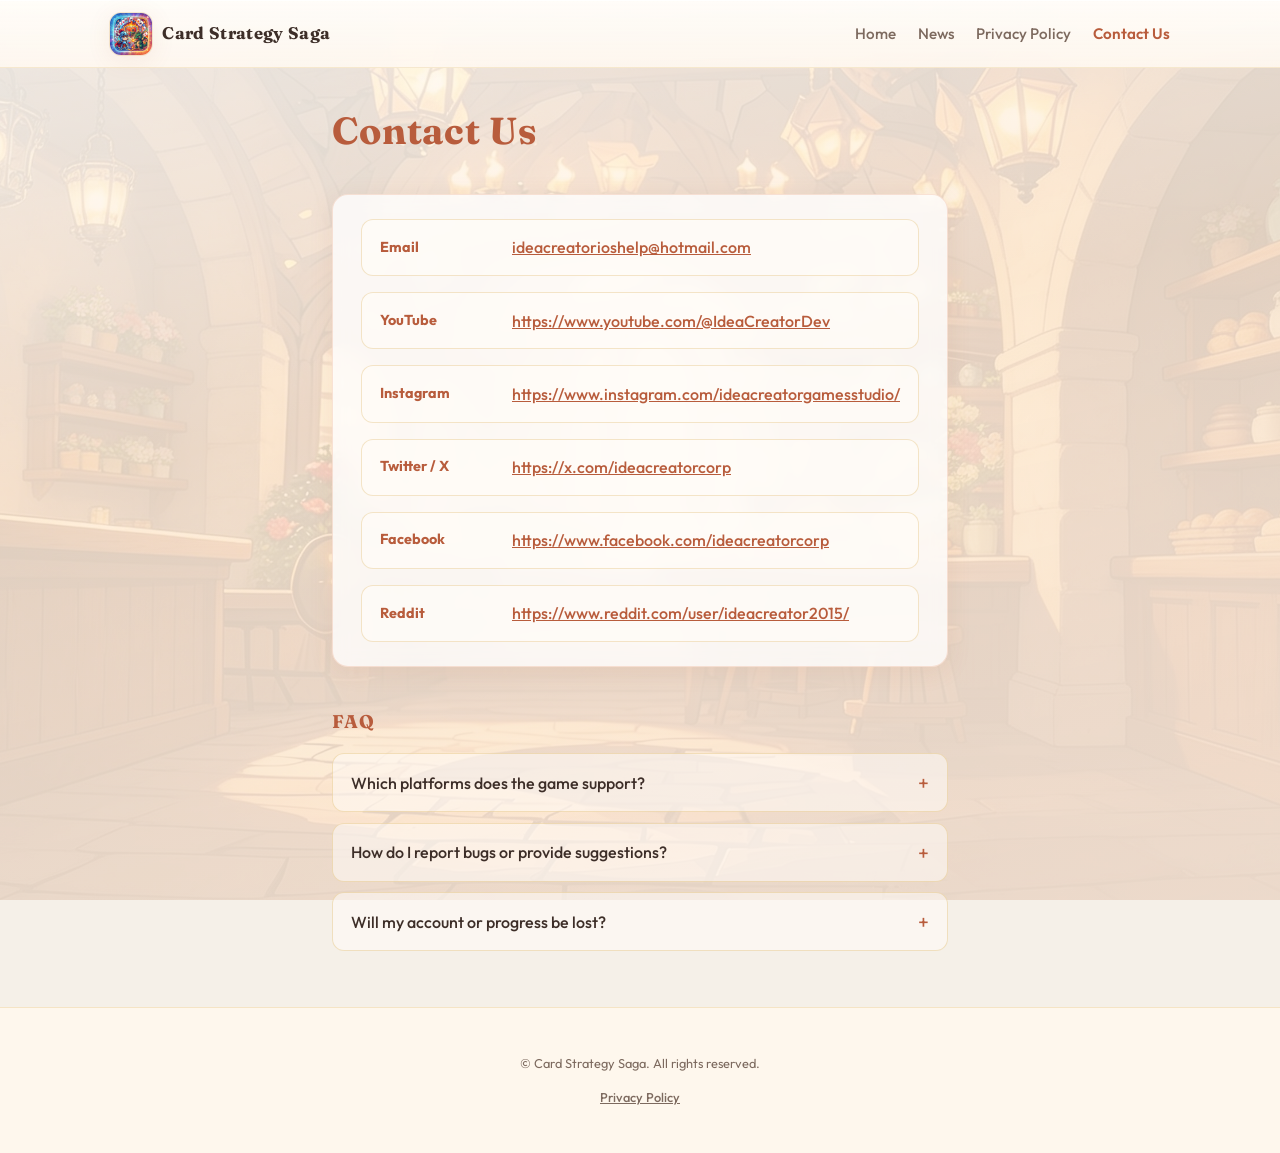
==== commit fe4bf210: "Update contact.html" ====
--- a/contact.html
+++ b/contact.html
@@ -53,19 +53,19 @@
         <div class="contact-row">
           <strong>YouTube</strong>
           <a href="https://www.youtube.com/@IdeaCreatorDev" target="_blank" rel="noopener noreferrer"
-            >https://www.youtube.com/@your-channel</a
+            >https://www.youtube.com/@IdeaCreatorDev</a
           >
         </div>
         <div class="contact-row">
           <strong>Instagram</strong>
           <a href="https://www.instagram.com/ideacreatorgamesstudio/" target="_blank" rel="noopener noreferrer"
-            >https://www.instagram.com/yourgame/</a
+            >https://www.instagram.com/ideacreatorgamesstudio/</a
           >
         </div>
         <div class="contact-row">
           <strong>Twitter / X</strong>
           <a href="https://x.com/ideacreatorcorp" target="_blank" rel="noopener noreferrer"
-            >https://twitter.com/yourgame</a
+            >https://x.com/ideacreatorcorp</a
           >
         </div>
         <div class="contact-row">
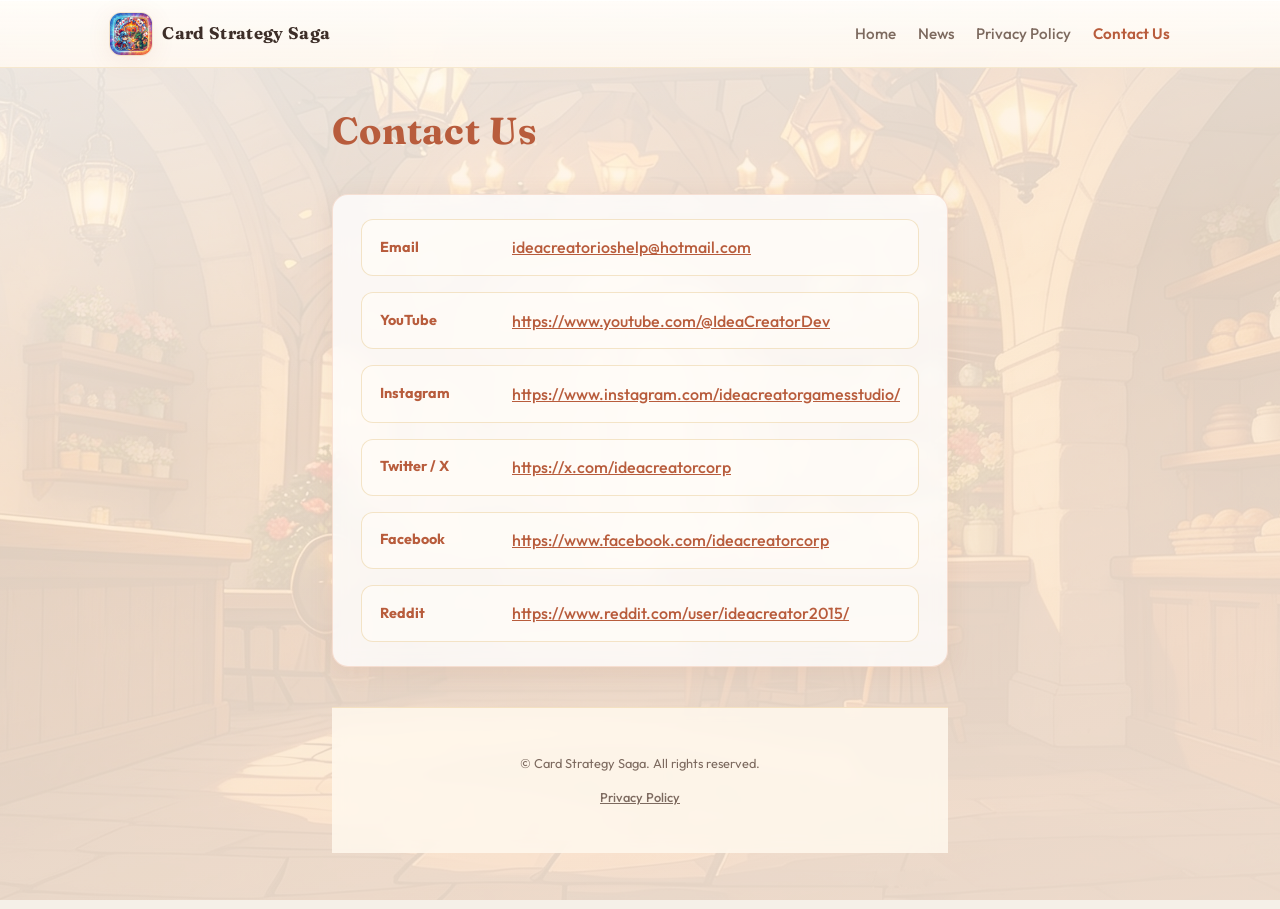
==== commit 0e08d46d: "Update contact.html" ====
--- a/contact.html
+++ b/contact.html
@@ -96,7 +96,7 @@
          ========== -->
         <!-- ========== 链接配置区结束 ========== -->
       </section>
-
+  <!-- ========== 
       <h2 class="section-label" style="margin-top: 2rem">FAQ</h2>
       <div class="faq-list">
         <div class="faq-item">
@@ -119,7 +119,7 @@
         </div>
       </div>
     </main>
-
+  ========== -->
     <footer class="site-footer">
       <p>© Card Strategy Saga. All rights reserved.</p>
       <p><a href="terms.html">Privacy Policy</a></p>
